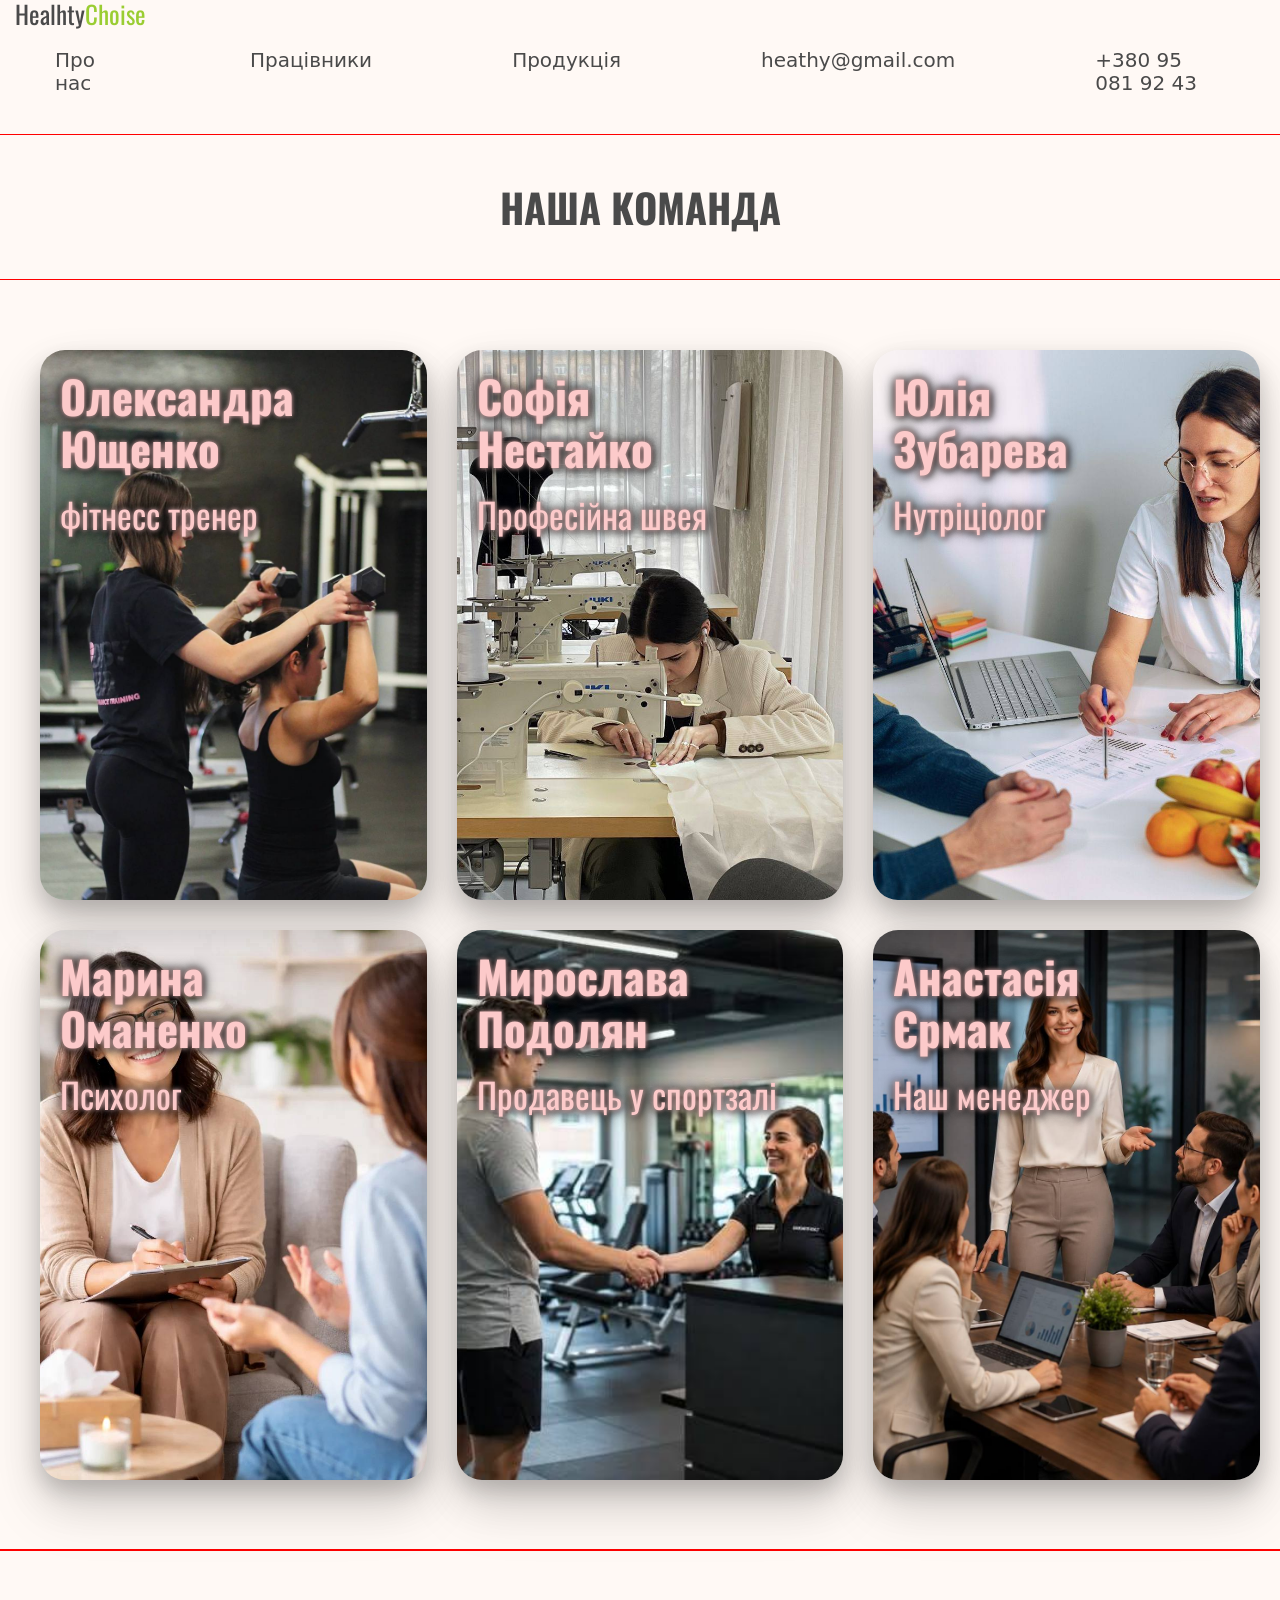
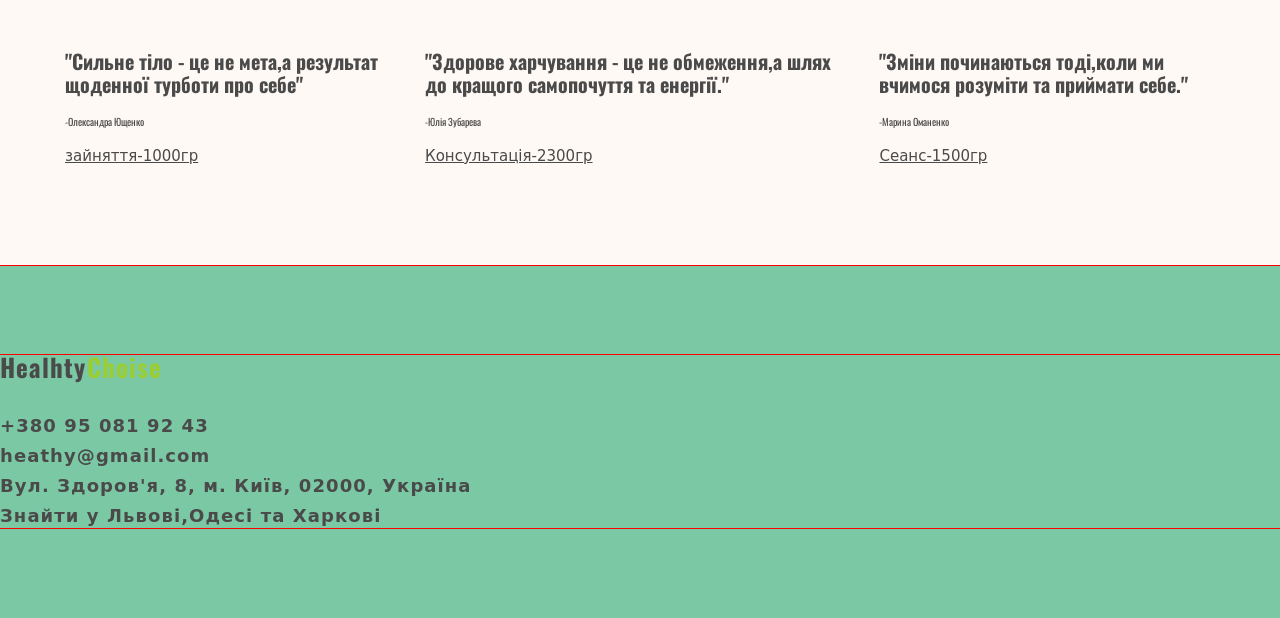
==== Team.html @ 71cc5436 "дороблення css та html" ====
<!Doctype html>
<html lang="en">
  <head>
    <meta charset="UTF-8" />
    <meta name="viewport" content="width=device-width, initial-scale=1.0" />
    <title>Document</title>
    <link rel="preconnect" href="https://fonts.googleapis.com" />
    <link rel="preconnect" href="https://fonts.gstatic.com" crossorigin />
    <link
      href="https://fonts.googleapis.com/css2?family=Montserrat:ital,wght@0,100..900;1,100..900&family=Oswald:wght@200..700&display=swap"
      rel="stylesheet"
    />
    <link
      rel="stylesheet"
      href="https://cdnjs.cloudflare.com/ajax/libs/modern-normalize/3.0.1/modern-normalize.css"
      integrity="sha512-gnAN+RgTMylunXI7AMg+PtcUGpKZFkZJoFIkAWvdPFRrFJz3p2tx4+9xbjILRfN7CzoViMgS8vSf06fSQzWZjA=="
      crossorigin="anonymous"
      referrerpolicy="no-referrer"
    />
    <link rel="stylesheet" href="./reset.css" />
    <link rel="stylesheet" href="./style.css" />
  </head>
  <body>
     <header class="header">
      <div class="box">
        <nav class="navigation">
          <a href="./index.html" class="header-logo"
            >Healhty<span class="header-span">Choise</span></a
          >
          <ul class="header-list">
            <li class="header-items">
              <a href="./index.html" class="header-link">Про нас</a>
            </li>
            <li class="header-items">
              <a href="./Team.html" class="header-link">Працівники</a>
            </li>
            <li class="header-items">
              <a href="#" class="header-link">Продукція</a>
            </li>
            <li class="header-items">
              <a href="#" class="header-link">heathy@gmail.com</a>
            </li>
            <li class="header-items">
              <a href="#" class="header-link">+380 95 081 92 43</a>
            </li>
          </ul>
        </nav>
      </div>
    </header>
    <main>
        <section class="team">
                <h1 class="team-subtitle">НАША КОМАНДА</h1>
                <div class="inner">
               <div class="card">
                <img src="./images/Trener.jpg" alt="" class="team-img">
                    <h2 class="team-title">Олександра Ющенко</h2>
                    <p class="team-text">фітнесс тренер</p>
               </div>
               <div class="card">
                    <img src="./images/Shveya.jpg" alt="" class="team-img">
                    <h2 class="team-title">Софія Нестайко</h2>
                    <p class="team-text">Професійна швея</p>
                </div>
               <div class="card">
                    <img src="./images/nytriziolog.jpg" alt="" class="team-img">
                    <h2 class="team-title">Юлія Зубарева</h2>
                    <p class="team-text">Нутріціолог</p>
                </div>
                <div class="card">
                    <img src="./images/Psycholog.jpg" alt="" class="team-img">
                    <h2 class="team-title">Марина Оманенко</h2>
                    <p class="team-text">Психолог</p>
                </div>
                <div class="card">
                    <img src="./images/Prodavez.jpg" alt="" class="team-img">
                    <h2 class="team-title">Мирослава Подолян</h2>
                    <p class="team-text">Продавець у спортзалі</p>
                </div>
                <div class="card">
                    <img src="./images/Megeger.jpg" alt="" class="team-img">
                    <h2 class="team-title">Анастасія Єрмак</h2>
                    <p class="team-text">Наш менеджер</p>
                </div>
                </div>
        </section>
        <section class="difference">
            <div class="box">
<ul class="diff-list">
    <li class="diff-items">
        <h3 class="diff-subtitle">"Сильне тіло - це не мета,а результат щоденної турботи про себе"</h3>
        <p class="diff-text">-Олександра Ющенко</p>
        <p class="diff-price">зайняття-1000гр</p>
    </li>
    <li class="diff-items">
        <h3 class="diff-subtitle">"Здорове харчування - це не обмеження,а шлях до кращого самопочуття та енергії."</h3>
        <p class="diff-text">-Юлія Зубарева</p>
        <p class="diff-price">Консультація-2300гр</p>
    </li>
    <li class="diff-items">
        <h3 class="diff-subtitle">"Зміни починаються тоді,коли ми вчимося розуміти та приймати себе."</h3>
        <p class="diff-text">-Марина Оманенко</p>
        <p class="diff-price">Сеанс-1500гр</p>
    </li>
</ul>
</div>
        </section>
    </main>
    <footer class="footer">
        <div class="holder">
             <a href="./index.html" class="footer-logo">Healhty<span class="header-span">Choise</span></a>
        <ul class="footer-list">
           <li class="footer-items"><a href="#" class="footer-contacts">+380 95 081 92 43</a></li>
           <li class="footer-items"><a href="#" class="footer-contacts">heathy@gmail.com</a></li>
           <li class="footer-items"><a href="#" class="footer-contacts">Вул. Здоров'я, 8, м. Київ, 02000, Україна</a></li>
           <li class="footer-items"><a href="#" class="footer-contacts">Знайти у Львові,Одесі та Харкові</a></li>
        </ul>
        </div>
    </footer>
    
  </body>
</html>
---- style.css ----
:root{
    --main-color:#7BC8A4;
    --secondary-color:#fccaca;
    --background-color:#FFF9F5;
    --text-color:#4A4A4A;
    --accent-color: #FF9F68;
}
body{
    background-color: var(--background-color);
}
.box{
    width: 1300px;
    padding-left: 15px;
    padding-right: 15px;
    margin: 0 auto;
    outline: 1px solid red;
}
.header{
    display: flex;
    position: sticky;
    top: 0;
    z-index: 100;
    background-color: var(--background-color);
}
.header-list{
    display: flex;
    gap: 140px;
    padding-left: 40px;
    padding-right: 40px;
    padding-bottom: 25px;
  padding-top: 10px;
}
.header-items{
display: flex;
gap: 50px;
padding-bottom: 10px;
  padding-top: 10px;
}
.header-link{
    font-size: 20px;
    color: var(--text-color);
}
.header-logo{
    font-family: Oswald;
color: var(--text-color);
font-size: 25px;
}
.header-link:after{
     content: "";
    display: block;
    height: 4px;
    width: 100%;
    background-color:var(--main-color);
    bottom: -20px;
    opacity:0;
    transition-property: opacity;
    transition-duration: 350ms;
    transition-timing-function: cubic-bezier(0.165, 0.84, 0.44, 1);
}
.header-link:hover{
    color:var(--main-color);
 }
 .header-link:hover::after{
    opacity: 1;
}
.header-span{
    color: yellowgreen;
}
.hero{
     display: flex;
     justify-content: center;
     align-items: center;
    padding-top: 200px;
    padding-bottom: 200px;
    background-color: var(--main-color);
}
.hero-title{
    font-family: Oswald;
    color: var(--text-color);
    font-size: 40px;
line-height: 1.26;
text-align: center;
}
.hero-text{
  padding-top: 20px;
    color: var(--text-color);
    font-size: 27px;
    line-height: 1.24;
     font-family: Oswald;
    text-align: center;
    margin: 0 auto;
    width: 600px;
}
.advantages{
    padding-bottom: 80px;
    padding-top: 80px;
}
.adv-title{
    font-family: Oswald;
    margin: 0 auto;
    text-align: center;
    font-size: 35px;
font-style: normal;
line-height: normal;
padding-bottom: 50px;
color: var(--text-color);
}
.adv-img{
    width: 100px;
    height: 100px;
}
.adv-subtitle{
    font-family: Oswald;
font-size: 26px;
font-style: normal;
font-weight: 700;
line-height: normal;
letter-spacing: 0.78px;
color: var(--text-color);
}
.adv-text{
   font-size: 18px;
font-style: normal;
font-weight: 700;
line-height: 36px;
letter-spacing: 1.08px;
color: var(--text-color);
width: 600px;
}
.adv-list{
     display: grid;
  grid-template-columns: 1fr 1fr;
  gap: 30px;
  padding-bottom: 40px;
  padding-top: 40px;
  padding-right: 25px;
  padding-left: 25px;
}
.adv-button{
     margin: 0 auto;
    padding:10px 10px 10px 10px;
    color:palevioletred;
    background-color:pink;
    font-size: 20px;
    border-radius: 20px;
}
.wrap{
    margin-top: 20px;
}
.container{
    width: 1300px;
    outline: 1px solid red;
    margin: 0 auto;
    display: flex;
    justify-content: center;
    align-items: center;
    gap: 50px;
    margin-bottom: 90px;
}
.wrapper{
    overflow: hidden;
    width: 350px;
    height: 550px;
    border-radius: 25px;
    background-color: var(--accent-color);
box-shadow:  0 10px 20px rgba(0, 0, 0, 0.15),
  0 20px 40px rgba(0, 0, 0, 0.12),
  0 30px 60px rgba(0, 0, 0, 0.1);
}
.card-img{
    width: 350px;
    height: 250px;
}
.card-title{
    font-size: 20px;
    text-align: center;
     font-family: Oswald;
     color: var(--text-color);
}
.card-text{
 font-size: 18px;
font-style: normal;
font-weight: 700;
line-height: 24px;
letter-spacing: 1.08px;
color: var(--text-color);
width: px;
padding-left: 20px;
padding-right: 20px;
text-align: center;
margin-bottom: 50px;
}
.card-button{
    padding: 15px 15px 15px 15px;
    display: block;
margin: 0 auto;
background-color: pink;
color: palevioletred;
font-size: 20px;
font-family: Oswald;
border-radius: 20px;
}
.footer{
    color: var(--text-color);
    font-size: 18px;
font-style: normal;
font-weight: 700;
line-height: 24px;
letter-spacing: 1.08px;
    background-color: var(--main-color);
    padding-bottom: 90px;
    padding-top: 90px;
}
.holder{
    width: 1300px;
    outline: 1px solid red;
    margin-left: 50px;
      margin: 0 auto;
}
.footer-list{
    display: flex;
  justify-content: flex-start;
  flex-direction: column;
  margin-top: 30px;
  gap: 6px;
}
.footer-contacts{
    color: var(--text-color);
}
.footer-logo{
    font-family: Oswald;
color: var(--text-color);
font-size: 25px;
}

.team-img{
    width: 100%;
    height: 100%;
    display: block;
    position: absolute;
    inset: 0;
    object-fit: cover;
    z-index: -1;
}
.card{
    position: relative;
    overflow: hidden;
    height: 550px;
    border-radius: 25px;
box-shadow:  0 10px 20px rgba(0, 0, 0, 0.15),
  0 20px 40px rgba(0, 0, 0, 0.12),
  0 30px 60px rgba(0, 0, 0, 0.1);
}
.inner{
    width: 1300px;
    outline: 1px solid red;
    display: grid;
    padding-top: 70px;
  padding-bottom: 70px;
  padding-right: 40px;
  padding-left: 40px;
    margin: 0 auto;
   grid-template-columns: 1fr 1fr 1fr;
  gap: 30px;
}
.team-title{
    padding-top: 20px;
    padding-bottom: 20px;
    font-size: 45px;
    padding-left: 20px;
    font-family: Oswald;
     color: var(--secondary-color);
     width: 150px;
     text-shadow:
        0 0 5px rgb(255, 199, 199),
        0 0 10px rgb(0, 0, 0),
        0 0 15px rgb(37, 37, 37),
        2px 2px 6px rgba(0, 0, 0, 0.5);
}
.team-subtitle{
    font-family: Oswald;
    text-align: center;
    font-size: 40px;
    color: var(--text-color);
    padding-bottom: 50px;
    padding-top: 50px;
}

.team-text{
    color:  var(--secondary-color);
    padding-left: 20px;
    padding-right: 20px;
    font-size: 35px;
    font-family: Oswald;
    text-shadow:
        0 0 5px rgb(255, 199, 199),
        0 0 10px rgb(0, 0, 0),
        0 0 15px rgb(37, 37, 37),
        2px 2px 6px rgba(0, 0, 0, 0.5);
}
.diff-list{
    display: flex;
    justify-content: center;
    align-items: center;
  padding-top: 100px;
  padding-bottom: 100px;
  padding-right: 50px;
  padding-left: 50px;
    gap: 30px;
}
.diff-subtitle{
     font-size:20px;
    font-family: Oswald;
    color: var(--text-color);
}
.diff-text{
    padding-top: 20px;
    padding-bottom: 20px;
    font-size: 10px;
    font-family: Oswald;
    color:var(--text-color);
}
.diff-price{
    font-size: 15px;
    text-decoration: underline;
    color: var(--text-color);
}
.modal{
    display:none;
    position:fixed;
    left:0;
    top:0;
    width:100%;
    height:100%;
    background:rgba(0,0,0,0.6);
    justify-content:center;
    align-items:center;
    z-index:1000;
}

.modal-content{
    background:white;
    padding:30px;
    border-radius:20px;
    width:400px;
    position:relative;
}

.close{
    position:absolute;
    top:10px;
    right:15px;
    font-size:30px;
    cursor:pointer;
}

.modal form{
    display:flex;
    flex-direction:column;
    gap:15px;
    margin-top:20px;
}

.modal input,
.modal textarea{
    padding:12px;
    border:1px solid #ccc;
    border-radius:10px;
}

.modal button{
    padding:12px;
    border:none;
    border-radius:10px;
    background:var(--main-color);
    color:white;
    cursor:pointer;
}
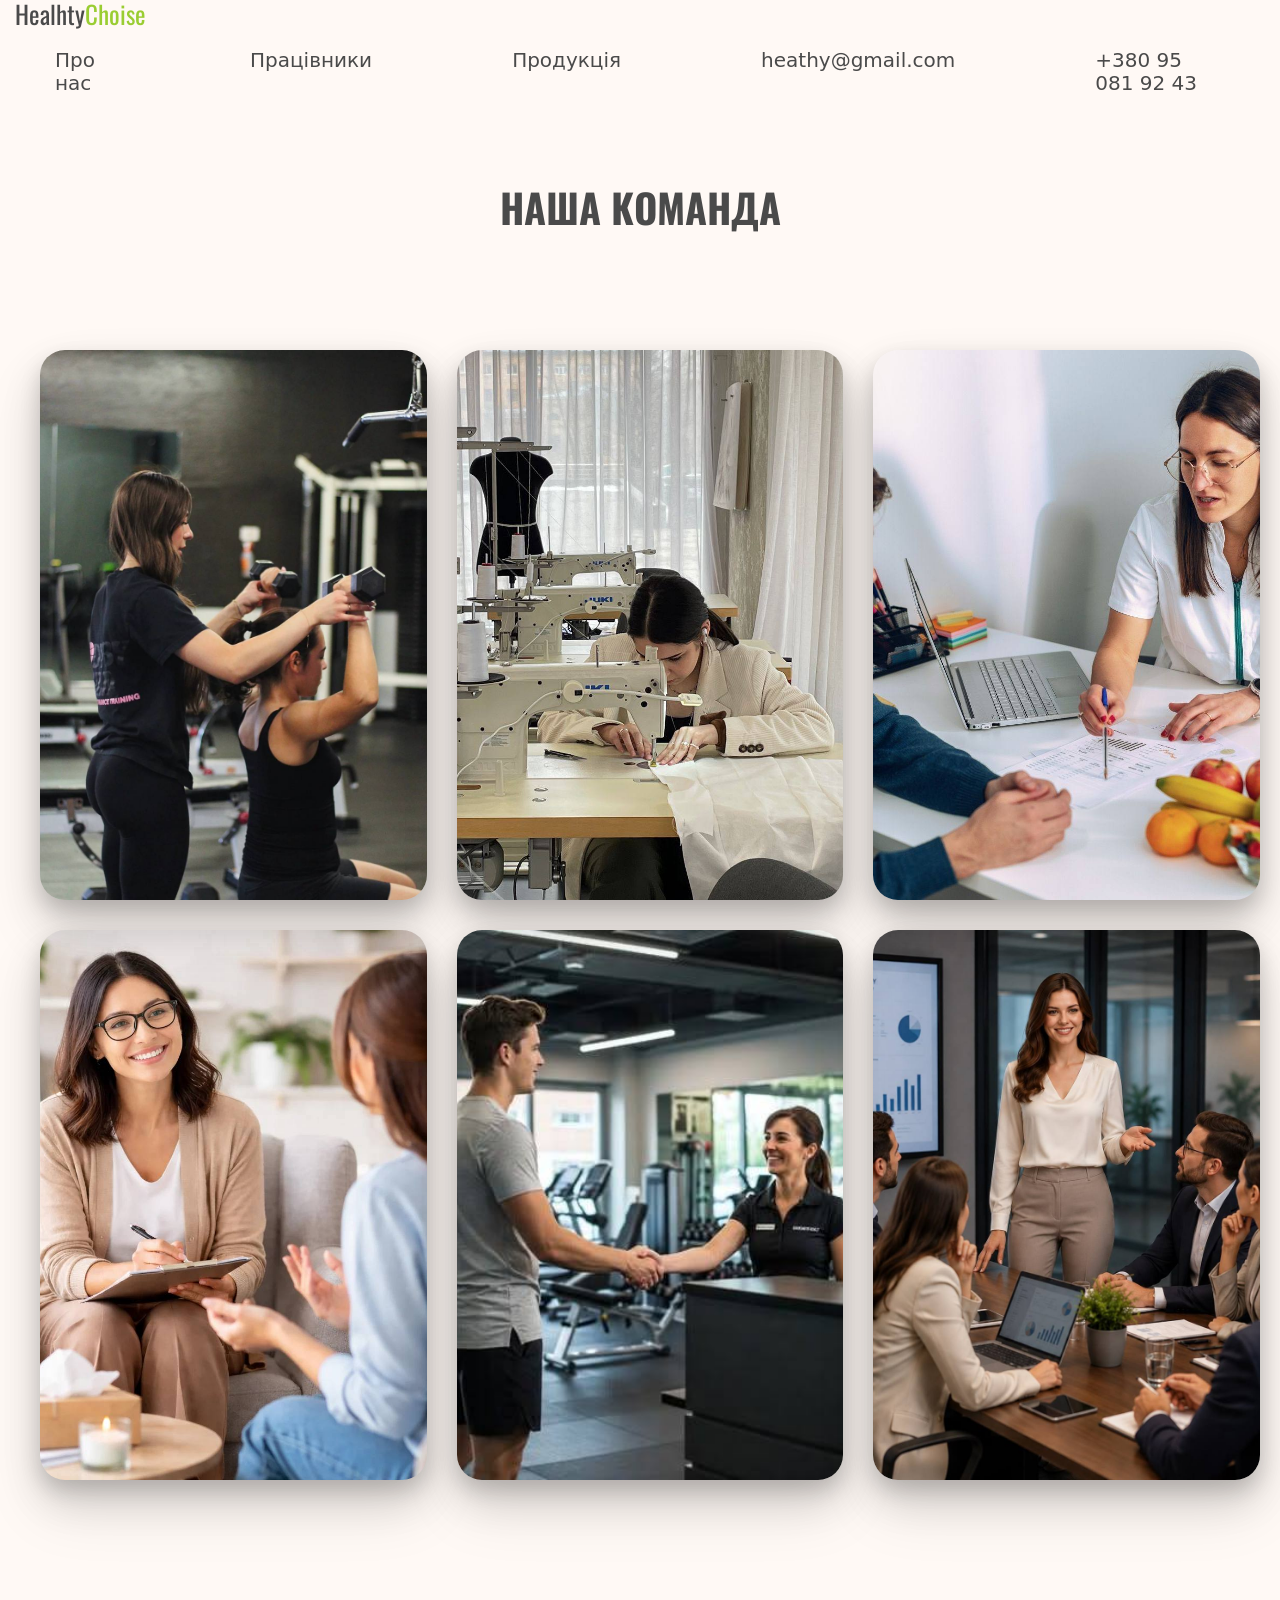
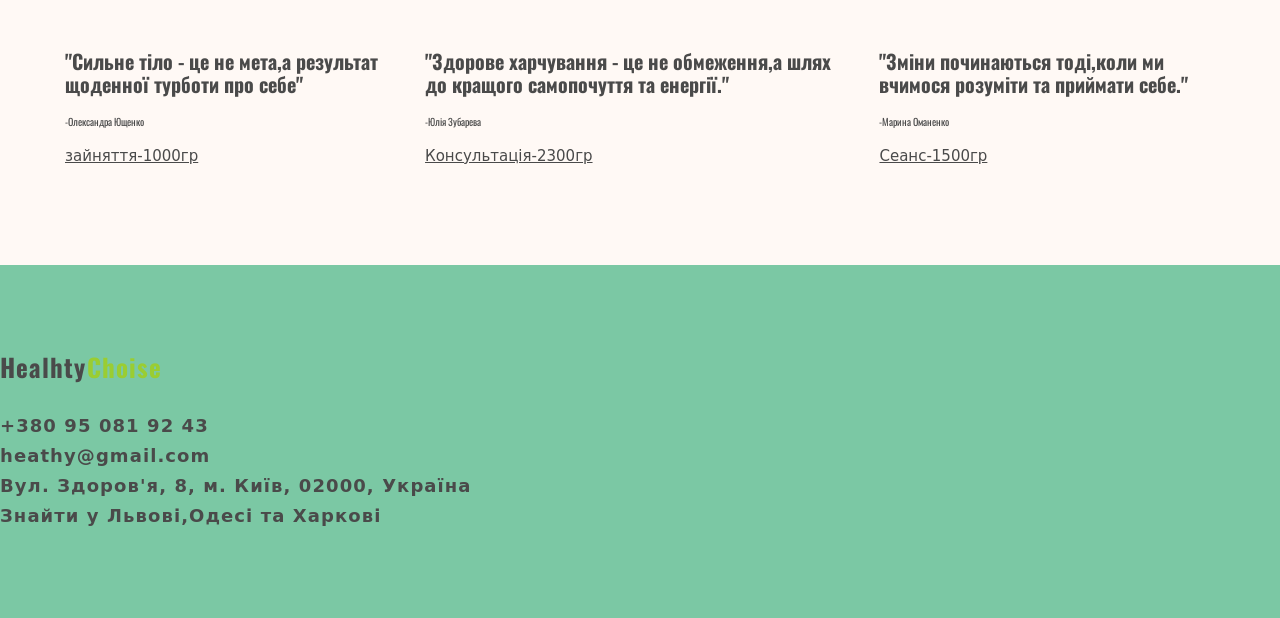
==== commit 769c0ee0: "анімації та декор" ====
--- a/Team.html
+++ b/Team.html
@@ -17,6 +17,7 @@
       crossorigin="anonymous"
       referrerpolicy="no-referrer"
     />
+    <link href="https://unpkg.com/aos@2.3.1/dist/aos.css" rel="stylesheet">
     <link rel="stylesheet" href="./reset.css" />
     <link rel="stylesheet" href="./style.css" />
   </head>
@@ -86,17 +87,17 @@
         <section class="difference">
             <div class="box">
 <ul class="diff-list">
-    <li class="diff-items">
+    <li class="diff-items"  data-aos="fade-right">
         <h3 class="diff-subtitle">"Сильне тіло - це не мета,а результат щоденної турботи про себе"</h3>
         <p class="diff-text">-Олександра Ющенко</p>
         <p class="diff-price">зайняття-1000гр</p>
     </li>
-    <li class="diff-items">
+    <li class="diff-items"  data-aos="fade-right">
         <h3 class="diff-subtitle">"Здорове харчування - це не обмеження,а шлях до кращого самопочуття та енергії."</h3>
         <p class="diff-text">-Юлія Зубарева</p>
         <p class="diff-price">Консультація-2300гр</p>
     </li>
-    <li class="diff-items">
+    <li class="diff-items"  data-aos="fade-right">
         <h3 class="diff-subtitle">"Зміни починаються тоді,коли ми вчимося розуміти та приймати себе."</h3>
         <p class="diff-text">-Марина Оманенко</p>
         <p class="diff-price">Сеанс-1500гр</p>
@@ -116,6 +117,9 @@
         </ul>
         </div>
     </footer>
-    
   </body>
+  <script src="https://unpkg.com/aos@2.3.1/dist/aos.js"></script>
+<script>
+  AOS.init();
+</script>
 </html>
--- a/style.css
+++ b/style.css
@@ -13,7 +13,8 @@
     padding-left: 15px;
     padding-right: 15px;
     margin: 0 auto;
-    outline: 1px solid red;
+    /* outline: 1px solid red; */
+    position: relative;
 }
 .header{
     display: flex;
@@ -53,12 +54,13 @@
     background-color:var(--main-color);
     bottom: -20px;
     opacity:0;
-    transition-property: opacity;
-    transition-duration: 350ms;
+    transition-property: opacity,transform;
+    transition-duration: 650ms;
     transition-timing-function: cubic-bezier(0.165, 0.84, 0.44, 1);
 }
 .header-link:hover{
     color:var(--main-color);
+    transform: scale(1.2);
  }
  .header-link:hover::after{
     opacity: 1;
@@ -74,15 +76,71 @@
     padding-bottom: 200px;
     background-color: var(--main-color);
 }
+.hero-milk{
+    display: block;
+position: absolute;
+left: 40px;
+top: 100px;
+animation-name:  SpinProducts;
+animation-duration: 1500ms;
+animation-timing-function: ease-in-out;
+}
+.hero-strawwbery{
+    display: block;
+position: absolute;
+top: 100px;
+right: 75px;
+animation-name:  SpinProducts;
+animation-duration: 1500ms;
+animation-timing-function: ease-in-out;
+}
+.hero-pistachio{
+     display: block;
+position: absolute;
+top: -70px;
+right: 130px;
+animation-name:  SpinProducts;
+animation-duration: 1500ms;
+animation-timing-function: ease-in-out;
+}
+@keyframes SpinProducts{
+    0%{
+        transform: rotate(0deg);
+    }
+    50%{
+      transform: rotate(360deg);
+    }
+    100%{
+transform: rotate(-360deg);
+    }
+}
 .hero-title{
     font-family: Oswald;
     color: var(--text-color);
     font-size: 40px;
 line-height: 1.26;
 text-align: center;
+animation-name: BigText;
+animation-duration: 1000ms;
+animation-timing-function: ease-in-out;
+}
+@keyframes BigText{
+    0%{
+transform: scale(1.2);
+    }
+    25%{
+      transform: scale(1.2);
+    }
+    50%{
+        transform: scale(1.3);
+    }
+100%{
+transform: scale(1.2);
+}
 }
 .hero-text{
   padding-top: 20px;
+  padding-bottom: 70px;
     color: var(--text-color);
     font-size: 27px;
     line-height: 1.24;
@@ -90,6 +148,9 @@
     text-align: center;
     margin: 0 auto;
     width: 600px;
+    animation-name: BigText;
+animation-duration: 1000ms;
+animation-timing-function: ease-in-out;
 }
 .advantages{
     padding-bottom: 80px;
@@ -143,13 +204,21 @@
     background-color:pink;
     font-size: 20px;
     border-radius: 20px;
+    transform: transform;
+    transition-duration: 500ms;
+    transition-timing-function: cubic-bezier(0.075, 0.82, 0.165, 1);
+}
+.adv-button:hover{
+    transform: scale(1.3);
+    background-color: rgb(255, 214, 221);
+    color: rgb(255, 149, 184);
 }
 .wrap{
     margin-top: 20px;
 }
 .container{
     width: 1300px;
-    outline: 1px solid red;
+    /* outline: 1px solid red; */
     margin: 0 auto;
     display: flex;
     justify-content: center;
@@ -166,6 +235,12 @@
 box-shadow:  0 10px 20px rgba(0, 0, 0, 0.15),
   0 20px 40px rgba(0, 0, 0, 0.12),
   0 30px 60px rgba(0, 0, 0, 0.1);
+  transform: transform;
+  transition-duration: 400ms;
+  transition-timing-function: cubic-bezier(0.455, 0.03, 0.515, 0.955);
+}
+.wrapper:hover{
+    transform: scale(1.1);
 }
 .card-img{
     width: 350px;
@@ -213,7 +288,7 @@
 }
 .holder{
     width: 1300px;
-    outline: 1px solid red;
+    /* outline: 1px solid red; */
     margin-left: 50px;
       margin: 0 auto;
 }
@@ -232,7 +307,6 @@
 color: var(--text-color);
 font-size: 25px;
 }
-
 .team-img{
     width: 100%;
     height: 100%;
@@ -250,10 +324,28 @@
 box-shadow:  0 10px 20px rgba(0, 0, 0, 0.15),
   0 20px 40px rgba(0, 0, 0, 0.12),
   0 30px 60px rgba(0, 0, 0, 0.1);
-}
+  transform: transform,opacity;
+  transition-duration: 400ms;
+  transition-timing-function: ease;
+}
+.card:hover .team-text{
+    opacity: 1;
+    transform: translateX(30px);
+}
+.card:hover .team-title{
+    opacity: 1;
+    transform: translateX(30px);
+}
+.card:hover{
+    transform: scale(1.1);
+   box-shadow:
+        0 30px 60px rgba(0, 0, 0, 0.5),
+        0 0 20px rgba(255, 255, 255, 0.05);
+}
+
 .inner{
     width: 1300px;
-    outline: 1px solid red;
+    /* outline: 1px solid red; */
     display: grid;
     padding-top: 70px;
   padding-bottom: 70px;
@@ -265,6 +357,7 @@
 }
 .team-title{
     padding-top: 20px;
+     opacity: 0;
     padding-bottom: 20px;
     font-size: 45px;
     padding-left: 20px;
@@ -276,6 +369,9 @@
         0 0 10px rgb(0, 0, 0),
         0 0 15px rgb(37, 37, 37),
         2px 2px 6px rgba(0, 0, 0, 0.5);
+        transform: transform,opacity;
+  transition-duration: 400ms;
+  transition-timing-function: ease;
 }
 .team-subtitle{
     font-family: Oswald;
@@ -287,7 +383,11 @@
 }
 
 .team-text{
-    color:  var(--secondary-color);
+   transform: transform,opacity;
+  transition-duration: 400ms;
+  transition-timing-function: ease;
+    opacity: 0;
+    color: var(--secondary-color);
     padding-left: 20px;
     padding-right: 20px;
     font-size: 35px;
@@ -360,14 +460,12 @@
     gap:15px;
     margin-top:20px;
 }
-
 .modal input,
 .modal textarea{
     padding:12px;
     border:1px solid #ccc;
     border-radius:10px;
 }
-
 .modal button{
     padding:12px;
     border:none;
